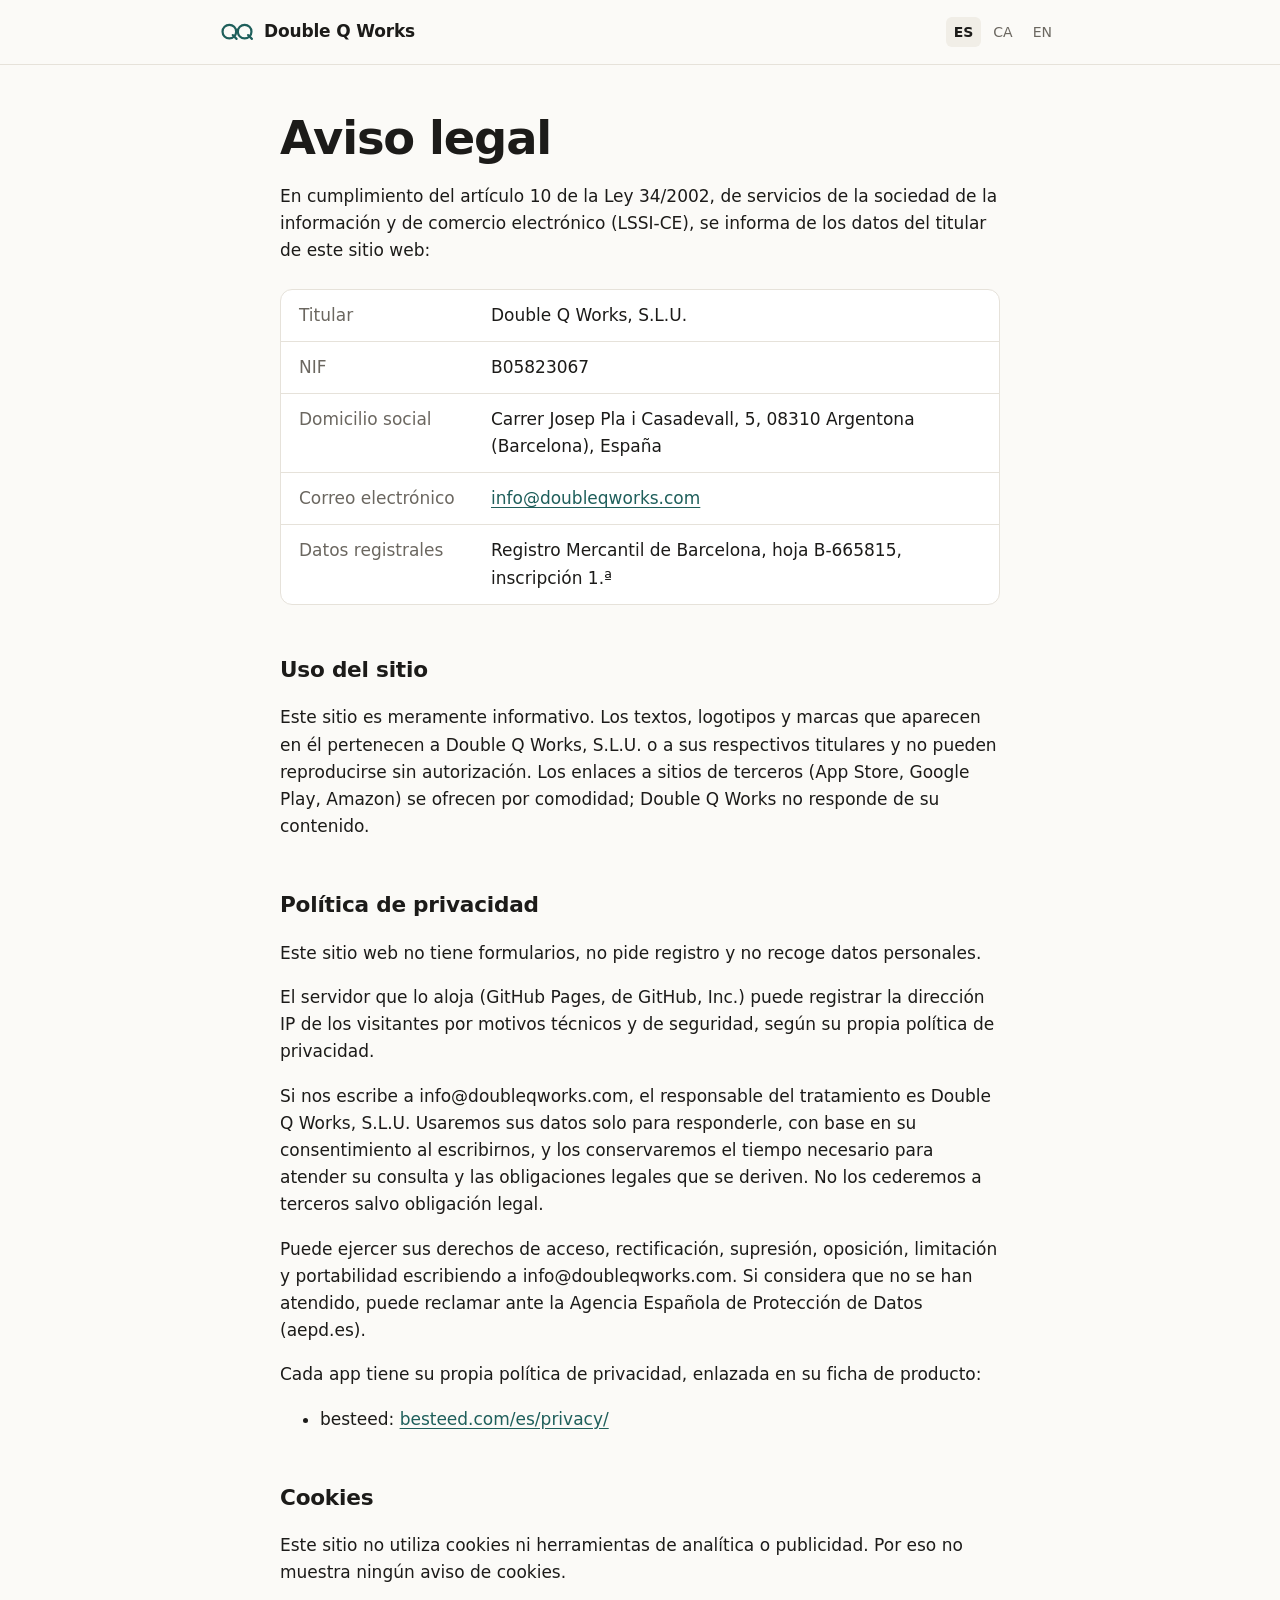
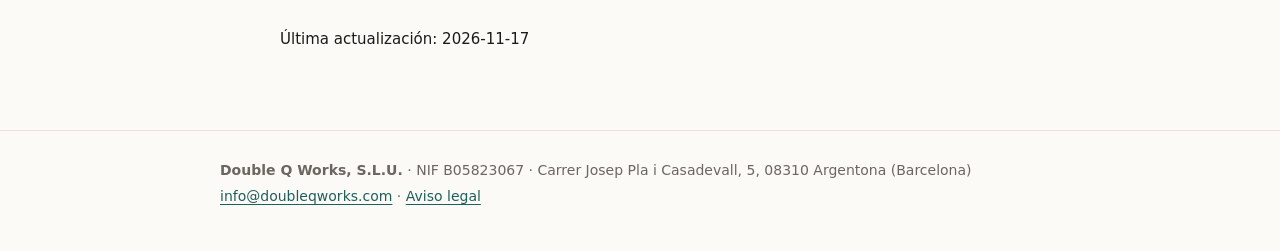
==== aviso-legal/index.html @ 28adedd8 "Add files via upload" ====
<!doctype html>
<html lang="es">
  <head>
    <meta charset="utf-8">
    <meta name="viewport" content="width=device-width, initial-scale=1">
    <title>Aviso legal, privacidad y cookies — Double Q Works</title>
    <meta name="description" content="En cumplimiento del artículo 10 de la Ley 34/2002, de servicios de la sociedad de la información y de comercio electrónico (LSSI-CE), se informa de lo">
    <link rel="canonical" href="https://doubleqworks.com/aviso-legal/">
    <link rel="alternate" hreflang="es" href="https://doubleqworks.com/aviso-legal/">
    <link rel="alternate" hreflang="ca" href="https://doubleqworks.com/ca/avis-legal/">
    <link rel="alternate" hreflang="en" href="https://doubleqworks.com/en/legal/">
    <link rel="alternate" hreflang="x-default" href="https://doubleqworks.com/aviso-legal/">
    <link rel="icon" href="/favicon.svg" type="image/svg+xml">
    <link rel="stylesheet" href="/styles.css">
    <meta property="og:title" content="Aviso legal, privacidad y cookies — Double Q Works">
    <meta property="og:description" content="En cumplimiento del artículo 10 de la Ley 34/2002, de servicios de la sociedad de la información y de comercio electrónico (LSSI-CE), se informa de lo">
    <meta property="og:url" content="https://doubleqworks.com/aviso-legal/">
    <meta property="og:type" content="website">
  </head>
  <body>

  <header class="top">
    <div class="wrap bar">
      <a class="brand" href="/"><svg class="mark" viewBox="0 0 40 24" aria-hidden="true"><circle cx="11" cy="11" r="8"/><path d="M15 15l4.5 4.5"/><circle cx="29" cy="11" r="8"/><path d="M33 15l4.5 4.5"/></svg><span>Double Q Works</span></a>
      <nav class="langs" aria-label="Language"><span aria-current="true">ES</span><a href="/ca/avis-legal/" hreflang="ca" lang="ca">CA</a><a href="/en/legal/" hreflang="en" lang="en">EN</a></nav>
    </div>
  </header>
  <main class="wrap prose">
    <h1>Aviso legal</h1>
    <p>En cumplimiento del artículo 10 de la Ley 34/2002, de servicios de la sociedad de la información y de comercio electrónico (LSSI-CE), se informa de los datos del titular de este sitio web:</p>
    <dl class="facts">
      <div><dt>Titular</dt><dd>Double Q Works, S.L.U.</dd></div>
      <div><dt>NIF</dt><dd>B05823067</dd></div>
      <div><dt>Domicilio social</dt><dd>Carrer Josep Pla i Casadevall, 5, 08310 Argentona (Barcelona), España</dd></div>
      <div><dt>Correo electrónico</dt><dd><a href="mailto:info@doubleqworks.com">info@doubleqworks.com</a></dd></div>
      <div><dt>Datos registrales</dt><dd>Registro Mercantil de Barcelona, hoja B-665815, inscripción 1.ª</dd></div>
    </dl>
    <h2>Uso del sitio</h2>
    <p>Este sitio es meramente informativo. Los textos, logotipos y marcas que aparecen en él pertenecen a Double Q Works, S.L.U. o a sus respectivos titulares y no pueden reproducirse sin autorización. Los enlaces a sitios de terceros (App Store, Google Play, Amazon) se ofrecen por comodidad; Double Q Works no responde de su contenido.</p>

    <h2 id="privacy">Política de privacidad</h2>
    <p>Este sitio web no tiene formularios, no pide registro y no recoge datos personales.</p>
    <p>El servidor que lo aloja (GitHub Pages, de GitHub, Inc.) puede registrar la dirección IP de los visitantes por motivos técnicos y de seguridad, según su propia política de privacidad.</p>
    <p>Si nos escribe a info@doubleqworks.com, el responsable del tratamiento es Double Q Works, S.L.U. Usaremos sus datos solo para responderle, con base en su consentimiento al escribirnos, y los conservaremos el tiempo necesario para atender su consulta y las obligaciones legales que se deriven. No los cederemos a terceros salvo obligación legal.</p>
    <p>Puede ejercer sus derechos de acceso, rectificación, supresión, oposición, limitación y portabilidad escribiendo a info@doubleqworks.com. Si considera que no se han atendido, puede reclamar ante la Agencia Española de Protección de Datos (aepd.es).</p>
    <p>Cada app tiene su propia política de privacidad, enlazada en su ficha de producto:</p>
    <ul>
      <li>besteed: <a href="https://besteed.com/es/privacy/">besteed.com/es/privacy/</a></li>
    </ul>

    <h2 id="cookies">Cookies</h2>
    <p>Este sitio no utiliza cookies ni herramientas de analítica o publicidad. Por eso no muestra ningún aviso de cookies.</p>

    <p class="muted">Última actualización: 2026-11-17</p>
  </main>

  <footer class="foot">
    <div class="wrap">
      <p><strong>Double Q Works, S.L.U.</strong> · NIF B05823067 · Carrer Josep Pla i Casadevall, 5, 08310 Argentona (Barcelona)</p>
      <p><a href="mailto:info@doubleqworks.com">info@doubleqworks.com</a> · <a href="/aviso-legal/">Aviso legal</a></p>
    </div>
  </footer>
  </body>
</html>
---- styles.css ----
:root {
  --bg: #fbfaf7;
  --surface: #ffffff;
  --text: #1c1b19;
  --muted: #6b6760;
  --line: #e6e2da;
  --accent: #1f5f5b;
  --accent-soft: #e3efed;
  --tag: #f1eee7;
}
@media (prefers-color-scheme: dark) {
  :root {
    --bg: #141413;
    --surface: #1d1c1a;
    --text: #ecebe7;
    --muted: #a19d95;
    --line: #2e2c29;
    --accent: #7cc4bc;
    --accent-soft: #1f3331;
    --tag: #272522;
  }
}

* { box-sizing: border-box; }
html { -webkit-text-size-adjust: 100%; }
body {
  margin: 0;
  background: var(--bg);
  color: var(--text);
  font: 17px/1.6 system-ui, -apple-system, "Segoe UI", Roboto, "Helvetica Neue", Arial, sans-serif;
}
a { color: var(--accent); text-underline-offset: 3px; }
a:hover { text-decoration-thickness: 2px; }

.wrap { max-width: 880px; margin: 0 auto; padding: 0 20px; }

.top { border-bottom: 1px solid var(--line); }
.bar { display: flex; align-items: center; justify-content: space-between; height: 64px; }
.brand { display: flex; align-items: center; gap: 10px; color: var(--text); text-decoration: none; font-weight: 650; letter-spacing: -0.01em; }
.mark { width: 34px; height: 21px; fill: none; stroke: var(--accent); stroke-width: 2.6; stroke-linecap: round; }
.langs { display: flex; gap: 4px; font-size: 14px; }
.langs a, .langs span { padding: 4px 8px; border-radius: 6px; text-decoration: none; }
.langs a { color: var(--muted); }
.langs a:hover { color: var(--text); background: var(--tag); }
.langs span { color: var(--text); font-weight: 600; background: var(--tag); }

.hero { padding-top: 72px; padding-bottom: 40px; }
h1 { font-size: clamp(2rem, 5vw, 2.9rem); line-height: 1.12; letter-spacing: -0.025em; margin: 0 0 18px; max-width: 18ch; }
.lede { font-size: 1.15rem; color: var(--muted); max-width: 60ch; margin: 0; }
h2 { font-size: 1.35rem; letter-spacing: -0.01em; margin: 48px 0 16px; }
h3 { font-size: 1.15rem; margin: 0; }

.cards { list-style: none; padding: 0; margin: 0; display: grid; gap: 16px; grid-template-columns: repeat(auto-fit, minmax(240px, 1fr)); }
.card { background: var(--surface); border: 1px solid var(--line); border-radius: 14px; padding: 22px; display: flex; flex-direction: column; }
.card p { margin: 10px 0 0; color: var(--muted); }
.card-head { display: flex; align-items: center; justify-content: space-between; gap: 8px; }
.tag { font-size: 12px; padding: 3px 9px; border-radius: 99px; background: var(--tag); color: var(--muted); white-space: nowrap; }
.tag.ok { background: var(--accent-soft); color: var(--accent); }
.links { display: flex; flex-wrap: wrap; gap: 6px 14px; margin-top: auto !important; padding-top: 16px; font-size: 15px; }

.contact { padding-bottom: 64px; }

.prose { padding-top: 48px; padding-bottom: 64px; max-width: 760px; }
.prose h1 { max-width: none; }
.prose p, .prose li { color: var(--text); }
.facts { margin: 24px 0; border: 1px solid var(--line); border-radius: 12px; background: var(--surface); }
.facts div { display: grid; grid-template-columns: 180px 1fr; gap: 12px; padding: 12px 18px; border-top: 1px solid var(--line); }
.facts div:first-child { border-top: 0; }
.facts dt { color: var(--muted); }
.facts dd { margin: 0; overflow-wrap: anywhere; }
.muted { color: var(--muted); font-size: 15px; margin-top: 40px; }

.foot { border-top: 1px solid var(--line); padding: 24px 0 40px; font-size: 14px; color: var(--muted); }
.foot p { margin: 4px 0; }

@media (max-width: 560px) {
  body { font-size: 16px; }
  .hero { padding-top: 44px; }
  .facts div { grid-template-columns: 1fr; gap: 2px; }
}
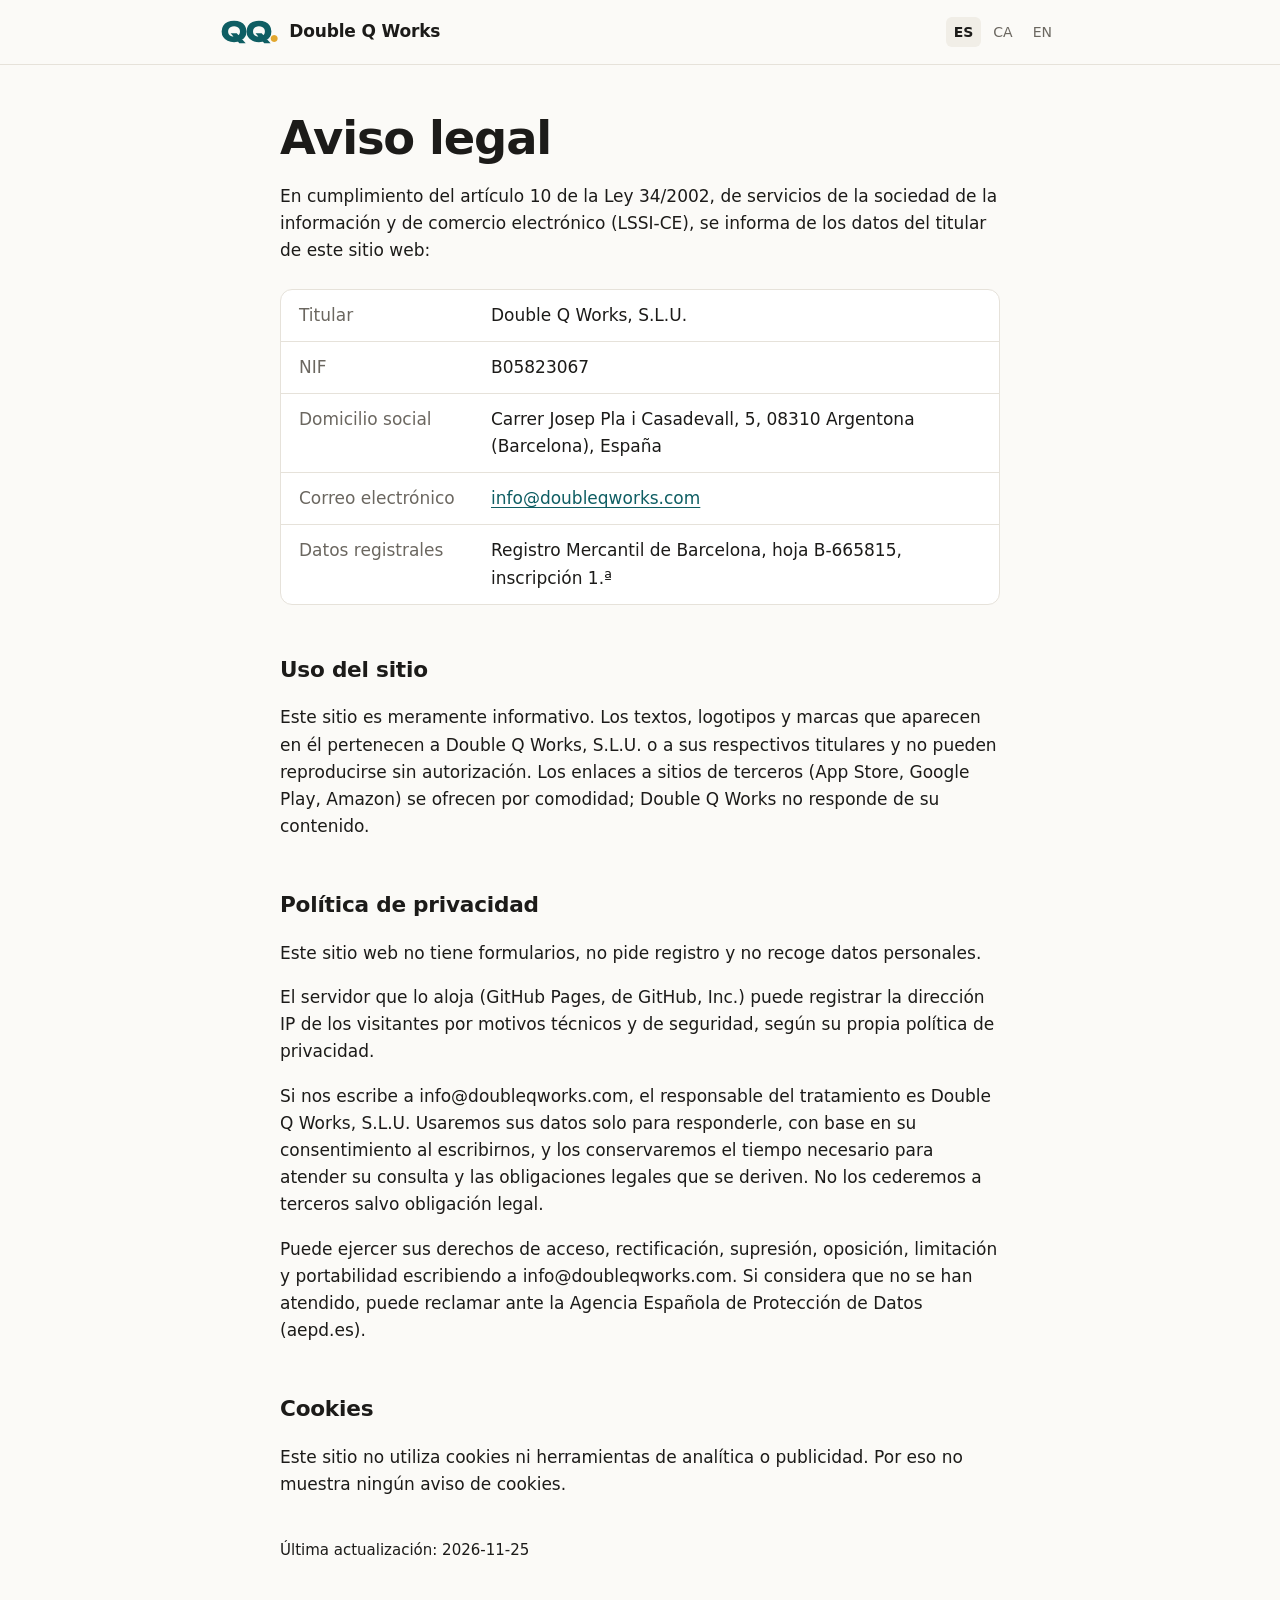
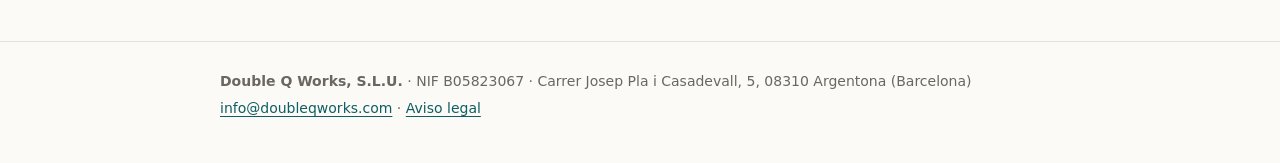
==== commit 1d9fa40f: "Logo QQ. nou, colors petroli i mostassa, favicon; amaga besteed (retirada de les botigues) Co-Author" ====
--- a/aviso-legal/index.html
+++ b/aviso-legal/index.html
@@ -11,6 +11,8 @@
     <link rel="alternate" hreflang="en" href="https://doubleqworks.com/en/legal/">
     <link rel="alternate" hreflang="x-default" href="https://doubleqworks.com/aviso-legal/">
     <link rel="icon" href="/favicon.svg" type="image/svg+xml">
+    <link rel="apple-touch-icon" href="/apple-touch-icon.png">
+    <meta name="theme-color" content="#0F5E63">
     <link rel="stylesheet" href="/styles.css">
     <meta property="og:title" content="Aviso legal, privacidad y cookies — Double Q Works">
     <meta property="og:description" content="En cumplimiento del artículo 10 de la Ley 34/2002, de servicios de la sociedad de la información y de comercio electrónico (LSSI-CE), se informa de lo">
@@ -21,7 +23,7 @@
 
   <header class="top">
     <div class="wrap bar">
-      <a class="brand" href="/"><svg class="mark" viewBox="0 0 40 24" aria-hidden="true"><circle cx="11" cy="11" r="8"/><path d="M15 15l4.5 4.5"/><circle cx="29" cy="11" r="8"/><path d="M33 15l4.5 4.5"/></svg><span>Double Q Works</span></a>
+      <a class="brand" href="/" aria-label="Double Q Works"><svg class="mark" viewBox="0 0 431 189" aria-hidden="true"><g transform="translate(5.20 165.40)"><path fill="currentColor" d="M72.0 -62.400000000000006H116.80000000000001L181.60000000000002 11.8H135.6ZM97.0 3.4000000000000004Q70.0 3.4000000000000004 49.7 -6.3999999999999995Q29.400000000000002 -16.2 18.1 -33.800000000000004Q6.800000000000001 -51.400000000000006 6.800000000000001 -75.0Q6.800000000000001 -98.60000000000001 18.1 -116.20000000000002Q29.400000000000002 -133.8 49.7 -143.60000000000002Q70.0 -153.4 97.0 -153.4Q124.0 -153.4 144.3 -143.60000000000002Q164.60000000000002 -133.8 175.90000000000003 -116.20000000000002Q187.20000000000002 -98.60000000000001 187.20000000000002 -75.0Q187.20000000000002 -51.400000000000006 175.90000000000003 -33.800000000000004Q164.60000000000002 -16.2 144.3 -6.3999999999999995Q124.0 3.4000000000000004 97.0 3.4000000000000004ZM97.0 -38.0Q110.4 -38.0 120.10000000000001 -42.5Q129.8 -47.0 135.0 -55.3Q140.20000000000002 -63.6 140.20000000000002 -75.0Q140.20000000000002 -86.4 135.0 -94.7Q129.8 -103.0 120.10000000000001 -107.5Q110.4 -112.0 97.0 -112.0Q83.60000000000001 -112.0 73.9 -107.5Q64.2 -103.0 59.0 -94.7Q53.800000000000004 -86.4 53.800000000000004 -75.0Q53.800000000000004 -63.6 59.0 -55.3Q64.2 -47.0 73.9 -42.5Q83.60000000000001 -38.0 97.0 -38.0Z"/><path fill="currentColor" d="M253.0421052631579 -62.400000000000006H297.8421052631579L362.64210526315793 11.8H316.6421052631579ZM278.0421052631579 3.4000000000000004Q251.0421052631579 3.4000000000000004 230.7421052631579 -6.3999999999999995Q210.4421052631579 -16.2 199.14210526315793 -33.800000000000004Q187.84210526315792 -51.400000000000006 187.84210526315792 -75.0Q187.84210526315792 -98.60000000000001 199.14210526315793 -116.20000000000002Q210.4421052631579 -133.8 230.7421052631579 -143.60000000000002Q251.0421052631579 -153.4 278.0421052631579 -153.4Q305.0421052631579 -153.4 325.3421052631579 -143.60000000000002Q345.64210526315793 -133.8 356.94210526315794 -116.20000000000002Q368.2421052631579 -98.60000000000001 368.2421052631579 -75.0Q368.2421052631579 -51.400000000000006 356.94210526315794 -33.800000000000004Q345.64210526315793 -16.2 325.3421052631579 -6.3999999999999995Q305.0421052631579 3.4000000000000004 278.0421052631579 3.4000000000000004ZM278.0421052631579 -38.0Q291.44210526315794 -38.0 301.14210526315793 -42.5Q310.8421052631579 -47.0 316.0421052631579 -55.3Q321.2421052631579 -63.6 321.2421052631579 -75.0Q321.2421052631579 -86.4 316.0421052631579 -94.7Q310.8421052631579 -103.0 301.14210526315793 -107.5Q291.44210526315794 -112.0 278.0421052631579 -112.0Q264.64210526315793 -112.0 254.9421052631579 -107.5Q245.2421052631579 -103.0 240.0421052631579 -94.7Q234.84210526315792 -86.4 234.84210526315792 -75.0Q234.84210526315792 -63.6 240.0421052631579 -55.3Q245.2421052631579 -47.0 254.9421052631579 -42.5Q264.64210526315793 -38.0 278.0421052631579 -38.0Z"/><path class="dot" d="M388.6842105263158 2.2Q381.6842105263158 2.2 375.88421052631577 -1.1Q370.0842105263158 -4.4 366.7842105263158 -10.2Q363.4842105263158 -16.0 363.4842105263158 -23.0Q363.4842105263158 -30.200000000000003 366.7842105263158 -35.900000000000006Q370.0842105263158 -41.6 375.88421052631577 -44.900000000000006Q381.6842105263158 -48.2 388.6842105263158 -48.2Q395.8842105263158 -48.2 401.5842105263158 -44.900000000000006Q407.2842105263158 -41.6 410.5842105263158 -35.900000000000006Q413.8842105263158 -30.200000000000003 413.8842105263158 -23.0Q413.8842105263158 -16.0 410.5842105263158 -10.2Q407.2842105263158 -4.4 401.5842105263158 -1.1Q395.8842105263158 2.2 388.6842105263158 2.2Z"/></g></svg><span>Double Q Works</span></a>
       <nav class="langs" aria-label="Language"><span aria-current="true">ES</span><a href="/ca/avis-legal/" hreflang="ca" lang="ca">CA</a><a href="/en/legal/" hreflang="en" lang="en">EN</a></nav>
     </div>
   </header>
@@ -43,15 +45,12 @@
     <p>El servidor que lo aloja (GitHub Pages, de GitHub, Inc.) puede registrar la dirección IP de los visitantes por motivos técnicos y de seguridad, según su propia política de privacidad.</p>
     <p>Si nos escribe a info@doubleqworks.com, el responsable del tratamiento es Double Q Works, S.L.U. Usaremos sus datos solo para responderle, con base en su consentimiento al escribirnos, y los conservaremos el tiempo necesario para atender su consulta y las obligaciones legales que se deriven. No los cederemos a terceros salvo obligación legal.</p>
     <p>Puede ejercer sus derechos de acceso, rectificación, supresión, oposición, limitación y portabilidad escribiendo a info@doubleqworks.com. Si considera que no se han atendido, puede reclamar ante la Agencia Española de Protección de Datos (aepd.es).</p>
-    <p>Cada app tiene su propia política de privacidad, enlazada en su ficha de producto:</p>
-    <ul>
-      <li>besteed: <a href="https://besteed.com/es/privacy/">besteed.com/es/privacy/</a></li>
-    </ul>
+    
 
     <h2 id="cookies">Cookies</h2>
     <p>Este sitio no utiliza cookies ni herramientas de analítica o publicidad. Por eso no muestra ningún aviso de cookies.</p>
 
-    <p class="muted">Última actualización: 2026-11-17</p>
+    <p class="muted">Última actualización: 2026-11-25</p>
   </main>
 
   <footer class="foot">
--- a/styles.css
+++ b/styles.css
@@ -4,8 +4,9 @@
   --text: #1c1b19;
   --muted: #6b6760;
   --line: #e6e2da;
-  --accent: #1f5f5b;
-  --accent-soft: #e3efed;
+  --accent: #0f5e63;
+  --accent-soft: #e2eff0;
+  --dot: #e2a72e;
   --tag: #f1eee7;
 }
 @media (prefers-color-scheme: dark) {
@@ -15,8 +16,9 @@
     --text: #ecebe7;
     --muted: #a19d95;
     --line: #2e2c29;
-    --accent: #7cc4bc;
-    --accent-soft: #1f3331;
+    --accent: #7cc4c4;
+    --accent-soft: #17302f;
+    --dot: #e2a72e;
     --tag: #272522;
   }
 }
@@ -37,7 +39,8 @@
 .top { border-bottom: 1px solid var(--line); }
 .bar { display: flex; align-items: center; justify-content: space-between; height: 64px; }
 .brand { display: flex; align-items: center; gap: 10px; color: var(--text); text-decoration: none; font-weight: 650; letter-spacing: -0.01em; }
-.mark { width: 34px; height: 21px; fill: none; stroke: var(--accent); stroke-width: 2.6; stroke-linecap: round; }
+.mark { height: 26px; width: auto; color: var(--accent); flex-shrink: 0; }
+.mark .dot { fill: var(--dot); }
 .langs { display: flex; gap: 4px; font-size: 14px; }
 .langs a, .langs span { padding: 4px 8px; border-radius: 6px; text-decoration: none; }
 .langs a { color: var(--muted); }
